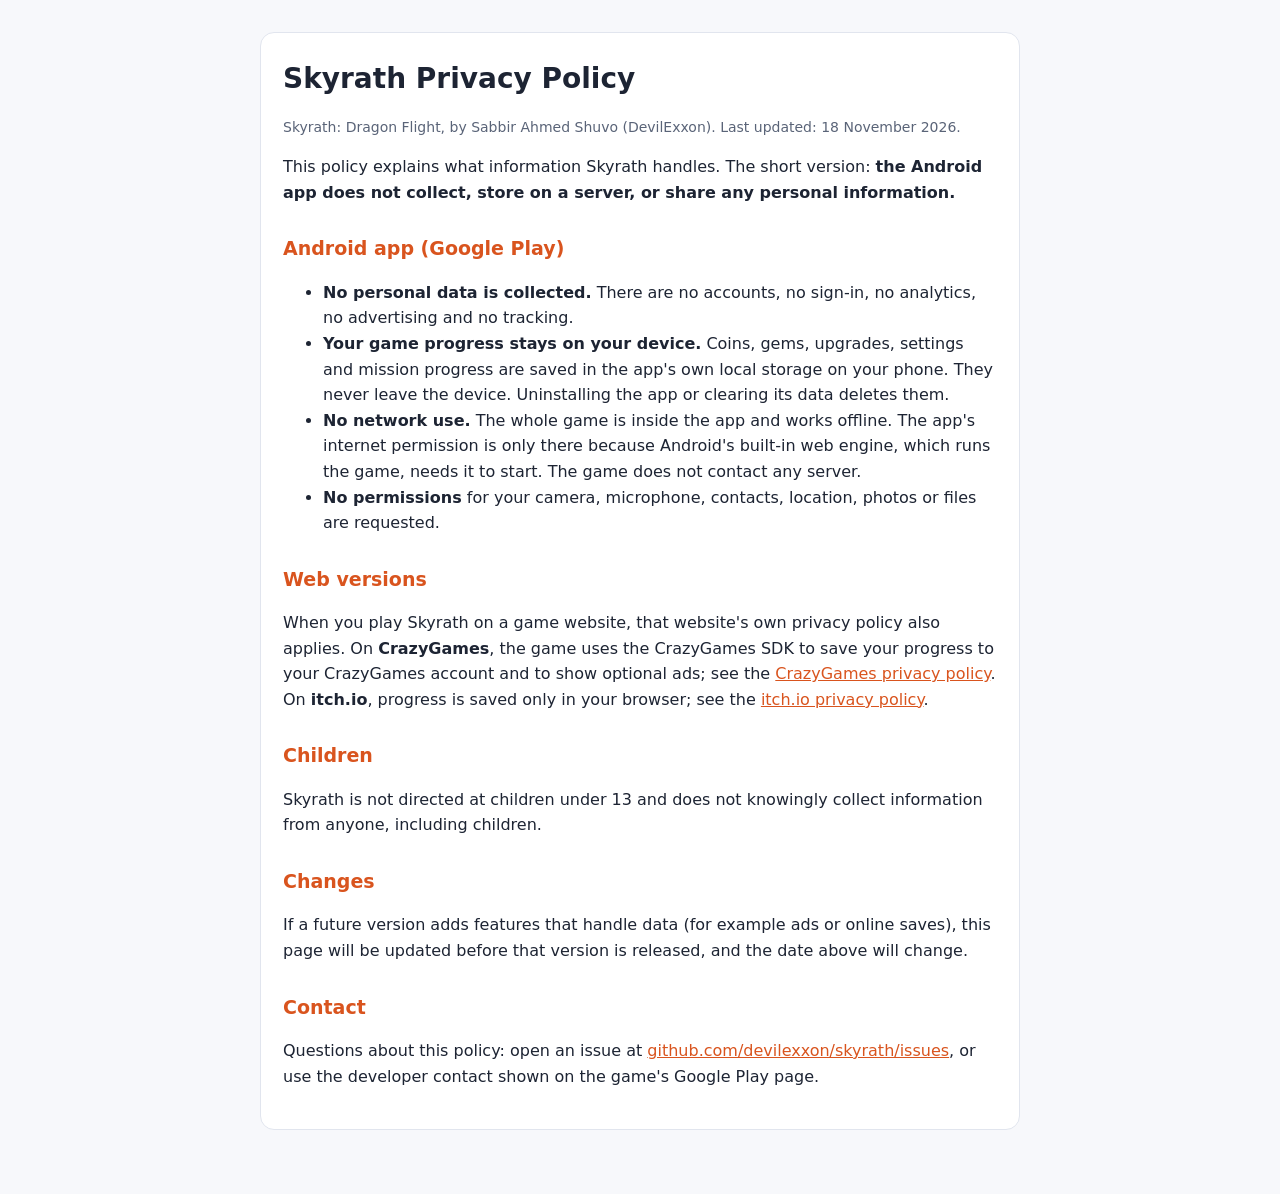
==== docs/privacy.html @ ccdfc9f6 "Android: Google Play bundle build, target API 36, privacy policy - tools/build_aab.sh builds and sig" ====
<!doctype html>
<html lang="en">
<head>
<meta charset="utf-8">
<meta name="viewport" content="width=device-width, initial-scale=1">
<title>Skyrath Privacy Policy</title>
<style>
  :root { --bg: #f7f8fb; --text: #1d2433; --muted: #5a6478; --card: #ffffff; --line: #e1e5ee; --accent: #d9541e; }
  @media (prefers-color-scheme: dark) { :root { --bg: #11151d; --text: #e7ebf3; --muted: #a2acbf; --card: #1a202b; --line: #2b3343; --accent: #ff8a4c; } }
  body { margin: 0; background: var(--bg); color: var(--text); font: 16px/1.6 system-ui, -apple-system, "Segoe UI", Roboto, sans-serif; }
  main { max-width: 760px; margin: 0 auto; padding: 32px 16px 64px; }
  .card { background: var(--card); border: 1px solid var(--line); border-radius: 14px; padding: 24px 22px; }
  h1 { margin: 0 0 4px; font-size: 28px; }
  h2 { margin: 28px 0 6px; font-size: 19px; color: var(--accent); }
  p, li { color: var(--text); }
  .muted { color: var(--muted); font-size: 14px; }
  a { color: var(--accent); }
</style>
</head>
<body>
<main>
<div class="card">
<h1>Skyrath Privacy Policy</h1>
<p class="muted">Skyrath: Dragon Flight, by Sabbir Ahmed Shuvo (DevilExxon). Last updated: 18 November 2026.</p>

<p>This policy explains what information Skyrath handles. The short version: <b>the Android app does not collect,
store on a server, or share any personal information.</b></p>

<h2>Android app (Google Play)</h2>
<ul>
  <li><b>No personal data is collected.</b> There are no accounts, no sign-in, no analytics, no advertising and no tracking.</li>
  <li><b>Your game progress stays on your device.</b> Coins, gems, upgrades, settings and mission progress are saved in the
      app's own local storage on your phone. They never leave the device. Uninstalling the app or clearing its data deletes them.</li>
  <li><b>No network use.</b> The whole game is inside the app and works offline. The app's internet permission is only there
      because Android's built-in web engine, which runs the game, needs it to start. The game does not contact any server.</li>
  <li><b>No permissions</b> for your camera, microphone, contacts, location, photos or files are requested.</li>
</ul>

<h2>Web versions</h2>
<p>When you play Skyrath on a game website, that website's own privacy policy also applies. On <b>CrazyGames</b>, the game uses
the CrazyGames SDK to save your progress to your CrazyGames account and to show optional ads; see the
<a href="https://www.crazygames.com/privacy-policy">CrazyGames privacy policy</a>. On <b>itch.io</b>, progress is saved only in your
browser; see the <a href="https://itch.io/docs/legal/privacy-policy">itch.io privacy policy</a>.</p>

<h2>Children</h2>
<p>Skyrath is not directed at children under 13 and does not knowingly collect information from anyone, including children.</p>

<h2>Changes</h2>
<p>If a future version adds features that handle data (for example ads or online saves), this page will be updated before that
version is released, and the date above will change.</p>

<h2>Contact</h2>
<p>Questions about this policy: open an issue at
<a href="https://github.com/devilexxon/skyrath/issues">github.com/devilexxon/skyrath/issues</a>, or use the developer contact
shown on the game's Google Play page.</p>
</div>
</main>
</body>
</html>
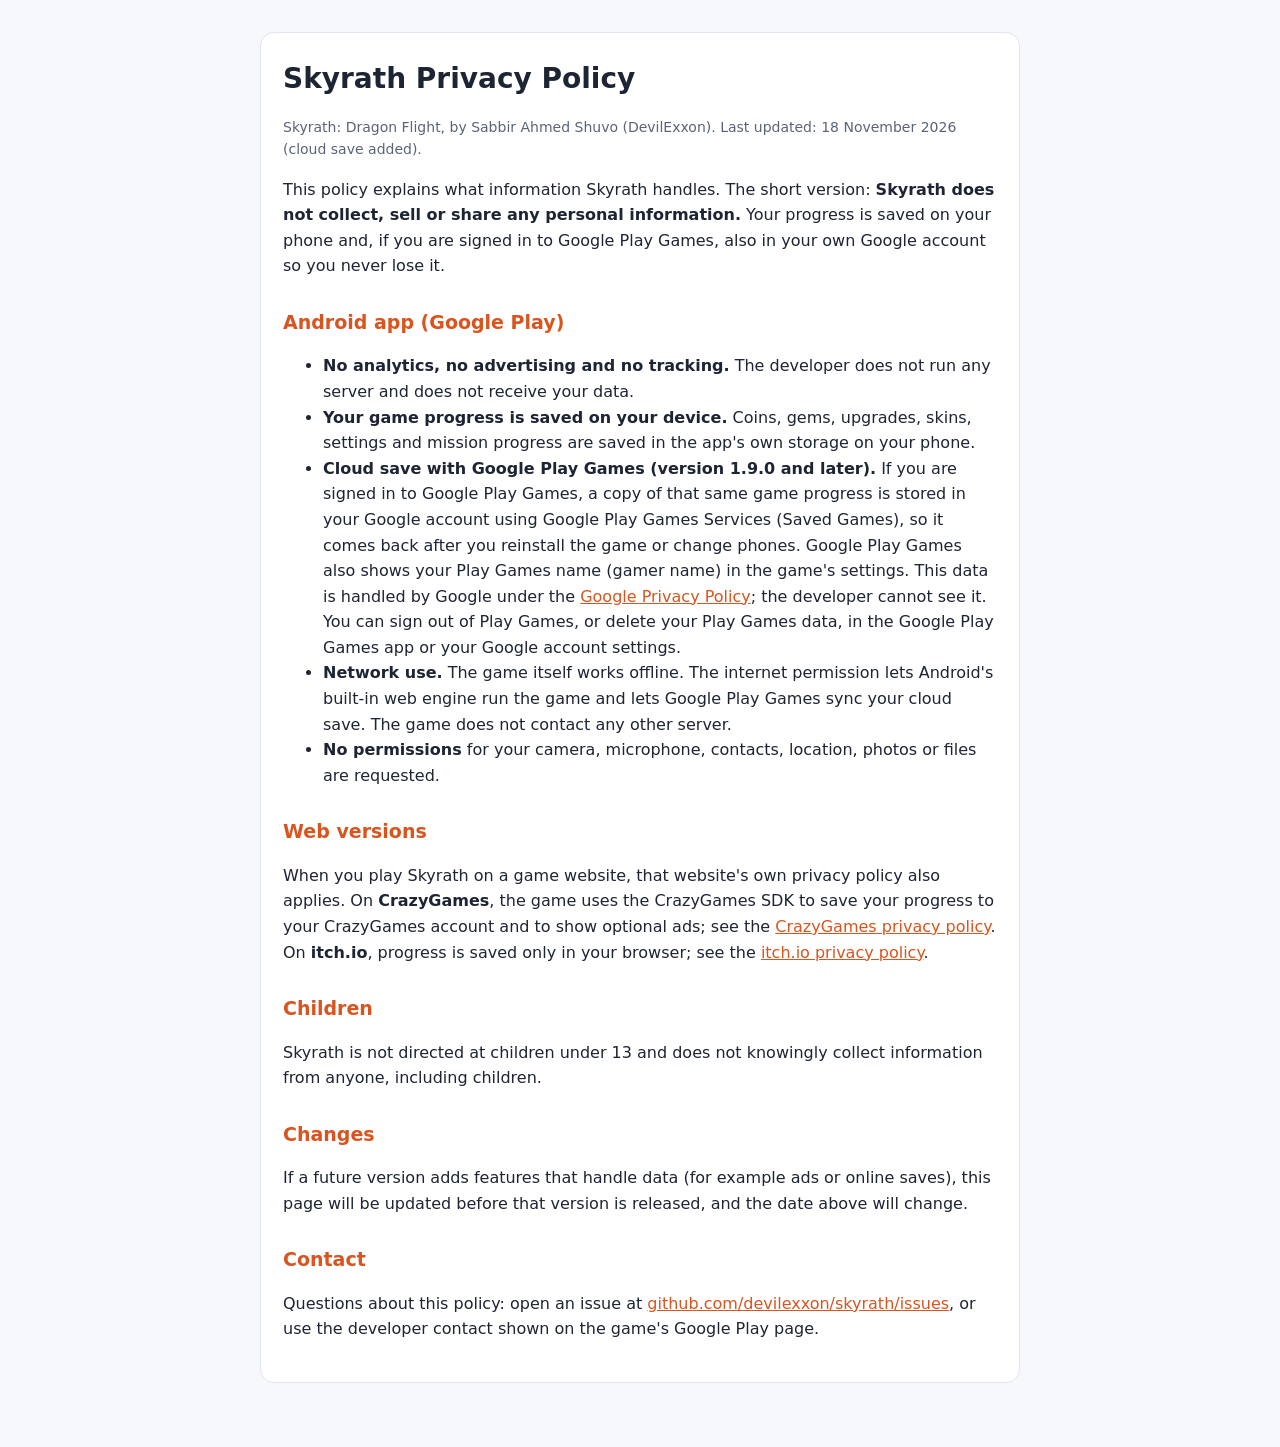
==== commit de4a4589: "v1.9.0: Google Play Games cloud save, Gradle Android build - Android app moved to a Gradle project (" ====
--- a/docs/privacy.html
+++ b/docs/privacy.html
@@ -21,18 +21,25 @@
 <main>
 <div class="card">
 <h1>Skyrath Privacy Policy</h1>
-<p class="muted">Skyrath: Dragon Flight, by Sabbir Ahmed Shuvo (DevilExxon). Last updated: 18 November 2026.</p>
+<p class="muted">Skyrath: Dragon Flight, by Sabbir Ahmed Shuvo (DevilExxon). Last updated: 18 November 2026 (cloud save added).</p>
 
-<p>This policy explains what information Skyrath handles. The short version: <b>the Android app does not collect,
-store on a server, or share any personal information.</b></p>
+<p>This policy explains what information Skyrath handles. The short version: <b>Skyrath does not collect, sell or share
+any personal information.</b> Your progress is saved on your phone and, if you are signed in to Google Play Games, also in
+your own Google account so you never lose it.</p>
 
 <h2>Android app (Google Play)</h2>
 <ul>
-  <li><b>No personal data is collected.</b> There are no accounts, no sign-in, no analytics, no advertising and no tracking.</li>
-  <li><b>Your game progress stays on your device.</b> Coins, gems, upgrades, settings and mission progress are saved in the
-      app's own local storage on your phone. They never leave the device. Uninstalling the app or clearing its data deletes them.</li>
-  <li><b>No network use.</b> The whole game is inside the app and works offline. The app's internet permission is only there
-      because Android's built-in web engine, which runs the game, needs it to start. The game does not contact any server.</li>
+  <li><b>No analytics, no advertising and no tracking.</b> The developer does not run any server and does not receive your data.</li>
+  <li><b>Your game progress is saved on your device.</b> Coins, gems, upgrades, skins, settings and mission progress are saved in
+      the app's own storage on your phone.</li>
+  <li><b>Cloud save with Google Play Games (version 1.9.0 and later).</b> If you are signed in to Google Play Games, a copy of
+      that same game progress is stored in your Google account using Google Play Games Services (Saved Games), so it comes back
+      after you reinstall the game or change phones. Google Play Games also shows your Play Games name (gamer name) in the game's
+      settings. This data is handled by Google under the <a href="https://policies.google.com/privacy">Google Privacy Policy</a>;
+      the developer cannot see it. You can sign out of Play Games, or delete your Play Games data, in the Google Play Games app or
+      your Google account settings.</li>
+  <li><b>Network use.</b> The game itself works offline. The internet permission lets Android's built-in web engine run the game
+      and lets Google Play Games sync your cloud save. The game does not contact any other server.</li>
   <li><b>No permissions</b> for your camera, microphone, contacts, location, photos or files are requested.</li>
 </ul>
 
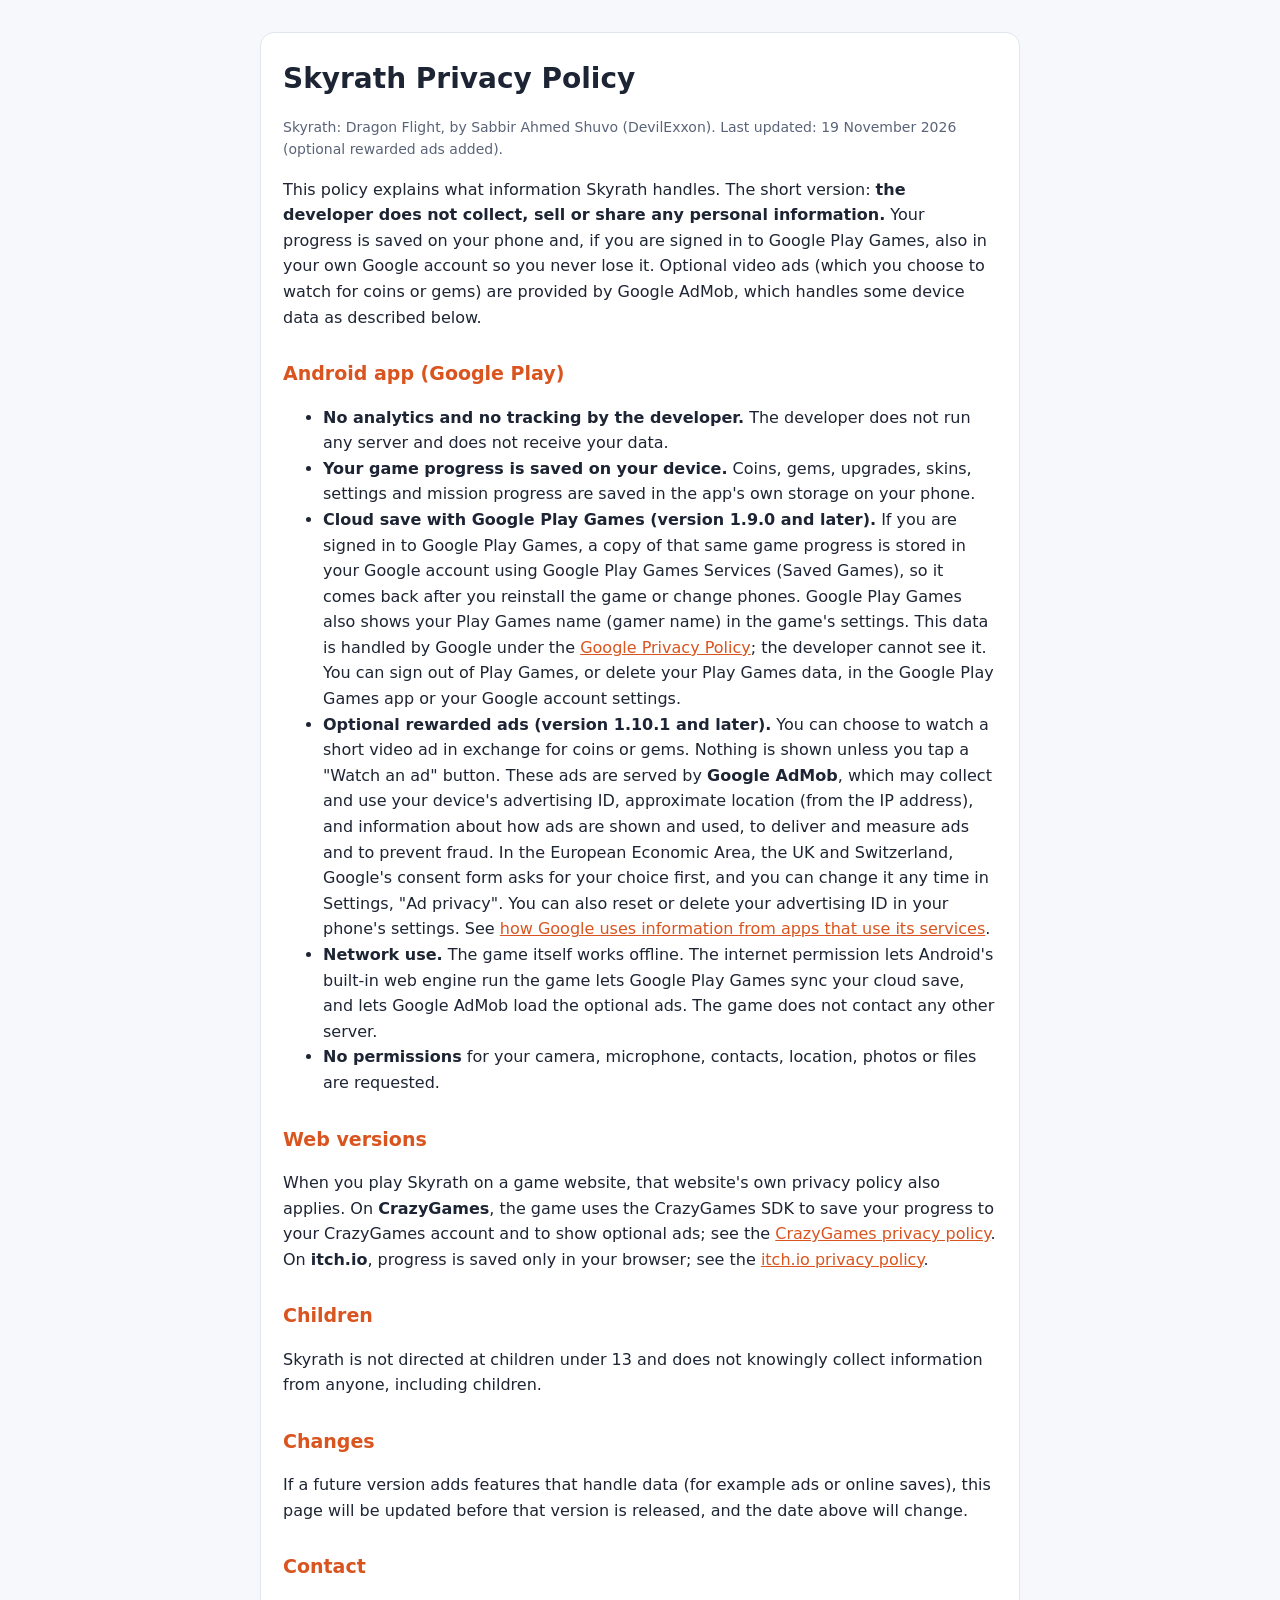
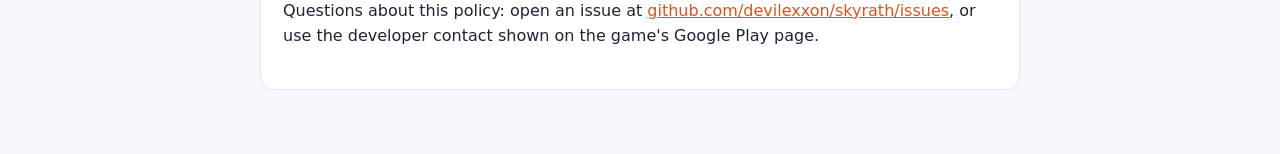
==== commit 1bc664ea: "v1.10.1: longer wave stages, fix god-fight freeze and stuck stage, rewarded ads - fix: GodBoss has n" ====
--- a/docs/privacy.html
+++ b/docs/privacy.html
@@ -21,15 +21,16 @@
 <main>
 <div class="card">
 <h1>Skyrath Privacy Policy</h1>
-<p class="muted">Skyrath: Dragon Flight, by Sabbir Ahmed Shuvo (DevilExxon). Last updated: 18 November 2026 (cloud save added).</p>
+<p class="muted">Skyrath: Dragon Flight, by Sabbir Ahmed Shuvo (DevilExxon). Last updated: 19 November 2026 (optional rewarded ads added).</p>
 
-<p>This policy explains what information Skyrath handles. The short version: <b>Skyrath does not collect, sell or share
+<p>This policy explains what information Skyrath handles. The short version: <b>the developer does not collect, sell or share
 any personal information.</b> Your progress is saved on your phone and, if you are signed in to Google Play Games, also in
-your own Google account so you never lose it.</p>
+your own Google account so you never lose it. Optional video ads (which you choose to watch for coins or gems) are provided
+by Google AdMob, which handles some device data as described below.</p>
 
 <h2>Android app (Google Play)</h2>
 <ul>
-  <li><b>No analytics, no advertising and no tracking.</b> The developer does not run any server and does not receive your data.</li>
+  <li><b>No analytics and no tracking by the developer.</b> The developer does not run any server and does not receive your data.</li>
   <li><b>Your game progress is saved on your device.</b> Coins, gems, upgrades, skins, settings and mission progress are saved in
       the app's own storage on your phone.</li>
   <li><b>Cloud save with Google Play Games (version 1.9.0 and later).</b> If you are signed in to Google Play Games, a copy of
@@ -38,8 +39,15 @@
       settings. This data is handled by Google under the <a href="https://policies.google.com/privacy">Google Privacy Policy</a>;
       the developer cannot see it. You can sign out of Play Games, or delete your Play Games data, in the Google Play Games app or
       your Google account settings.</li>
+  <li><b>Optional rewarded ads (version 1.10.1 and later).</b> You can choose to watch a short video ad in exchange for coins or
+      gems. Nothing is shown unless you tap a "Watch an ad" button. These ads are served by <b>Google AdMob</b>, which may collect
+      and use your device's advertising ID, approximate location (from the IP address), and information about how ads are
+      shown and used, to deliver and measure ads and to prevent fraud. In the European Economic Area, the UK and Switzerland,
+      Google's consent form asks for your choice first, and you can change it any time in Settings, "Ad privacy". You can also
+      reset or delete your advertising ID in your phone's settings. See
+      <a href="https://policies.google.com/technologies/partner-sites">how Google uses information from apps that use its services</a>.</li>
   <li><b>Network use.</b> The game itself works offline. The internet permission lets Android's built-in web engine run the game
-      and lets Google Play Games sync your cloud save. The game does not contact any other server.</li>
+      lets Google Play Games sync your cloud save, and lets Google AdMob load the optional ads. The game does not contact any other server.</li>
   <li><b>No permissions</b> for your camera, microphone, contacts, location, photos or files are requested.</li>
 </ul>
 
